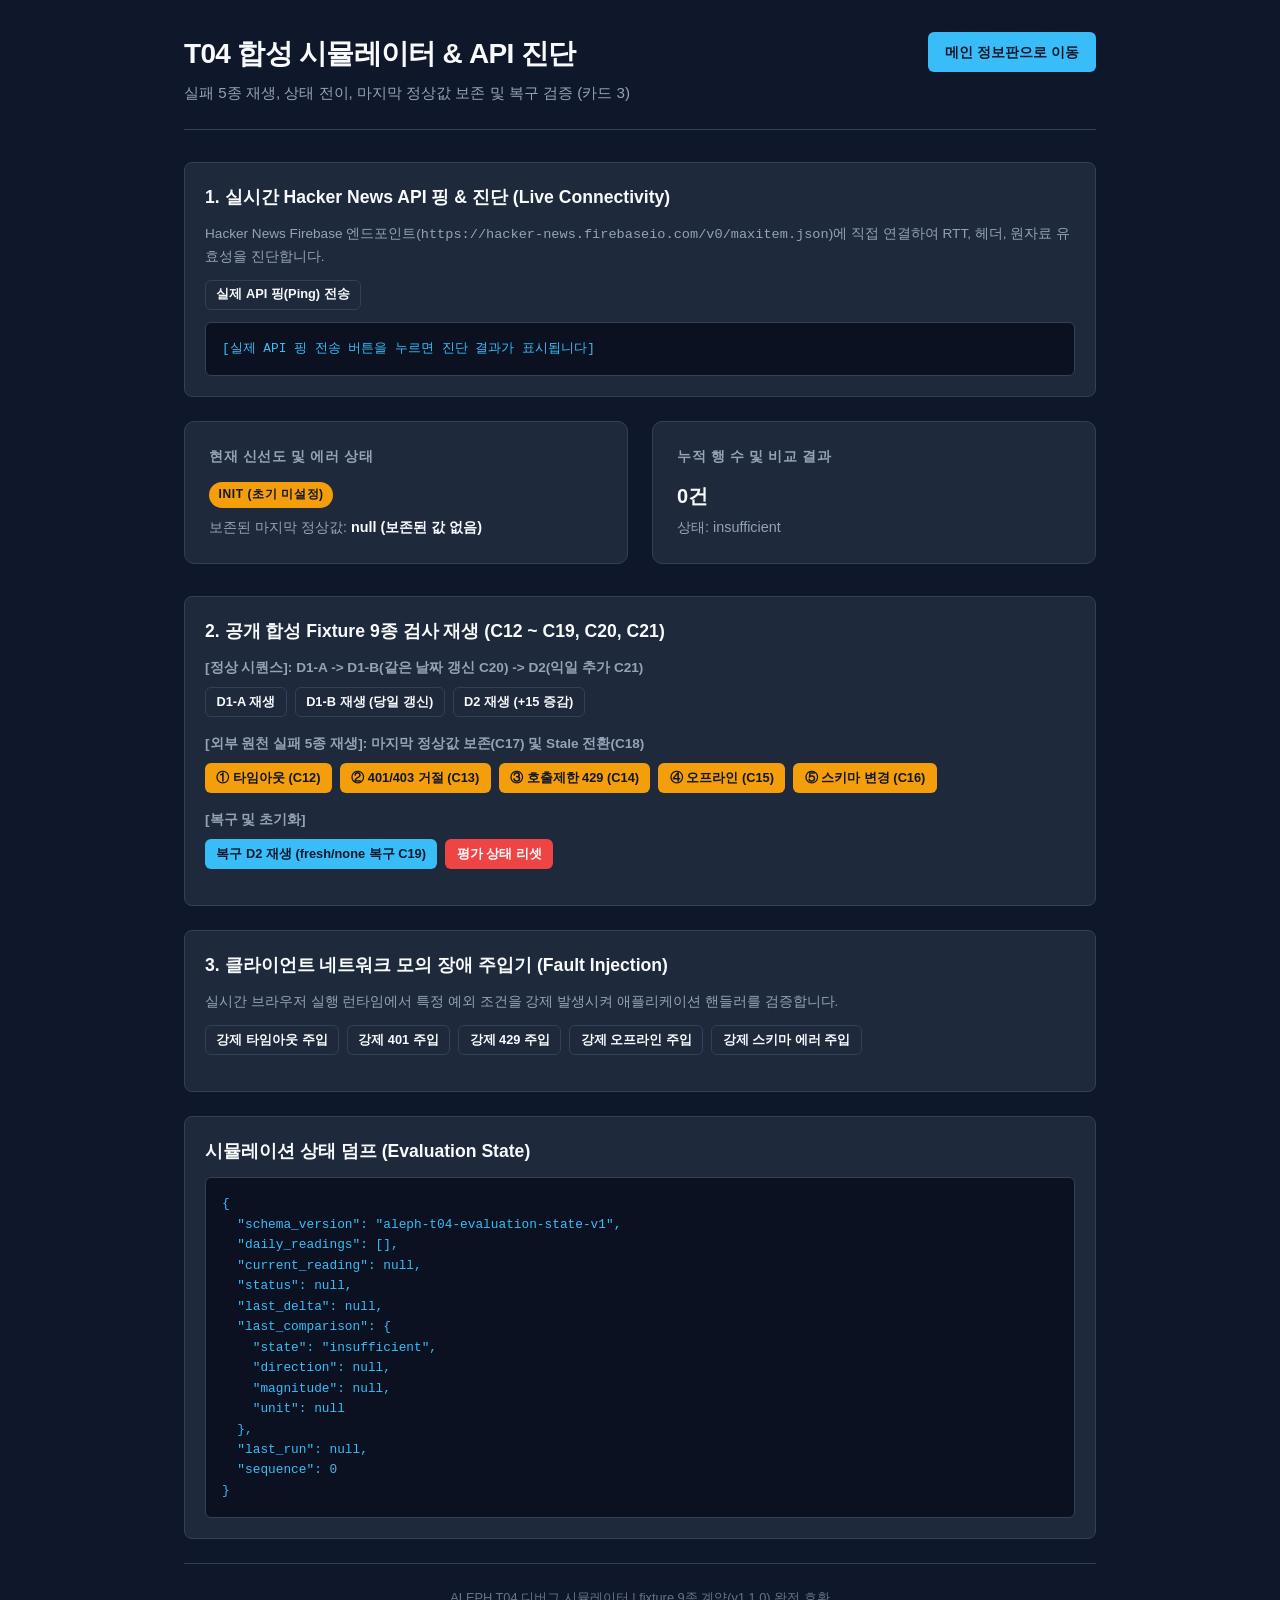
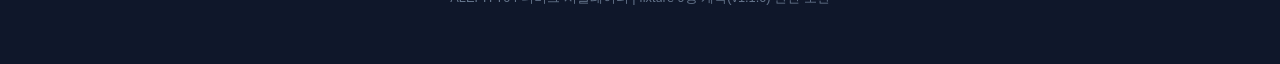
==== debug.html @ 97ee2dbb "feat(debug): 디버그 시뮬레이션 및 API 진단 화면 구현" ====
<!DOCTYPE html>
<html lang="ko">
<head>
  <meta charset="UTF-8">
  <meta name="viewport" content="width=device-width, initial-scale=1.0">
  <title>T04 디버그 시뮬레이션 및 API 진단</title>
  <link rel="stylesheet" href="./style.css">
</head>
<body>
  <div class="container">
    <header>
      <div class="header-title">
        <h1>T04 합성 시뮬레이터 & API 진단</h1>
        <p>실패 5종 재생, 상태 전이, 마지막 정상값 보존 및 복구 검증 (카드 3)</p>
      </div>
      <div class="nav-links">
        <a href="./index.html" class="btn btn-primary">
          메인 정보판으로 이동
        </a>
      </div>
    </header>

    <!-- 실시간 API 진단 패널 -->
    <div class="panel">
      <div class="panel-title">1. 실시간 Hacker News API 핑 & 진단 (Live Connectivity)</div>
      <p style="color: var(--text-secondary); font-size: 0.85rem; margin-bottom: 0.75rem;">
        Hacker News Firebase 엔드포인트(<code>https://hacker-news.firebaseio.com/v0/maxitem.json</code>)에 직접 연결하여 RTT, 헤더, 원자료 유효성을 진단합니다.
      </p>
      <button id="btn-ping" class="btn btn-secondary btn-sm" style="margin-bottom: 0.75rem;">
        실제 API 핑(Ping) 전송
      </button>
      <pre id="ping-result" class="code-box">[실제 API 핑 전송 버튼을 누르면 진단 결과가 표시됩니다]</pre>
    </div>

    <!-- 현재 시뮬레이션 상태 요약 -->
    <div class="grid">
      <div class="card">
        <div class="card-title">현재 신선도 및 에러 상태</div>
        <div style="margin: 0.5rem 0;">
          <span id="debug-status-badge" class="badge badge-stale">INIT</span>
        </div>
        <div style="font-size: 0.9rem; color: var(--text-secondary);">
          보존된 마지막 정상값: <strong id="debug-current-value" style="color: var(--text-primary);">-</strong>
        </div>
      </div>

      <div class="card">
        <div class="card-title">누적 행 수 및 비교 결과</div>
        <div style="font-size: 1.25rem; font-weight: 700; margin-bottom: 0.25rem;" id="debug-row-count">0건</div>
        <div style="font-size: 0.9rem; color: var(--text-secondary);" id="debug-comparison-text">-</div>
      </div>
    </div>

    <!-- 합성 Fixture 9종 실행 패널 -->
    <div class="panel">
      <div class="panel-title">2. 공개 합성 Fixture 9종 검사 재생 (C12 ~ C19, C20, C21)</div>
      
      <div style="margin-bottom: 0.5rem; font-size: 0.85rem; font-weight: 600; color: var(--text-secondary);">
        [정상 시퀀스]: D1-A -> D1-B(같은 날짜 갱신 C20) -> D2(익일 추가 C21)
      </div>
      <div class="button-group">
        <button id="fx-d1-a" class="btn btn-secondary btn-sm">D1-A 재생</button>
        <button id="fx-d1-b" class="btn btn-secondary btn-sm">D1-B 재생 (당일 갱신)</button>
        <button id="fx-d2" class="btn btn-secondary btn-sm">D2 재생 (+15 증감)</button>
      </div>

      <div style="margin: 1rem 0 0.5rem; font-size: 0.85rem; font-weight: 600; color: var(--text-secondary);">
        [외부 원천 실패 5종 재생]: 마지막 정상값 보존(C17) 및 Stale 전환(C18)
      </div>
      <div class="button-group">
        <button id="fx-fail-timeout" class="btn btn-warning btn-sm">① 타임아웃 (C12)</button>
        <button id="fx-fail-auth" class="btn btn-warning btn-sm">② 401/403 거절 (C13)</button>
        <button id="fx-fail-rate" class="btn btn-warning btn-sm">③ 호출제한 429 (C14)</button>
        <button id="fx-fail-offline" class="btn btn-warning btn-sm">④ 오프라인 (C15)</button>
        <button id="fx-fail-schema" class="btn btn-warning btn-sm">⑤ 스키마 변경 (C16)</button>
      </div>

      <div style="margin: 1rem 0 0.5rem; font-size: 0.85rem; font-weight: 600; color: var(--text-secondary);">
        [복구 및 초기화]
      </div>
      <div class="button-group">
        <button id="fx-recover" class="btn btn-primary btn-sm">복구 D2 재생 (fresh/none 복구 C19)</button>
        <button id="btn-reset" class="btn btn-danger btn-sm">평가 상태 리셋</button>
      </div>
    </div>

    <!-- 모의 장애 주입 패널 -->
    <div class="panel">
      <div class="panel-title">3. 클라이언트 네트워크 모의 장애 주입기 (Fault Injection)</div>
      <p style="color: var(--text-secondary); font-size: 0.85rem; margin-bottom: 0.75rem;">
        실시간 브라우저 실행 런타임에서 특정 예외 조건을 강제 발생시켜 애플리케이션 핸들러를 검증합니다.
      </p>
      <div class="button-group">
        <button id="fault-timeout" class="btn btn-secondary btn-sm">강제 타임아웃 주입</button>
        <button id="fault-auth" class="btn btn-secondary btn-sm">강제 401 주입</button>
        <button id="fault-rate" class="btn btn-secondary btn-sm">강제 429 주입</button>
        <button id="fault-offline" class="btn btn-secondary btn-sm">강제 오프라인 주입</button>
        <button id="fault-schema" class="btn btn-secondary btn-sm">강제 스키마 에러 주입</button>
      </div>
    </div>

    <!-- 상태 JSON 인스펙터 -->
    <div class="panel">
      <div class="panel-title">시뮬레이션 상태 덤프 (Evaluation State)</div>
      <pre id="debug-state-dump" class="code-box">로딩 중...</pre>
    </div>

    <footer>
      <p>ALEPH T04 디버그 시뮬레이터 | fixture 9종 계약(v1.1.0) 완전 호환</p>
    </footer>
  </div>

  <script type="module" src="./src/debug.js"></script>
</body>
</html>
---- style.css ----
:root {
  --bg-primary: #0f172a;
  --bg-secondary: #1e293b;
  --bg-card: #1e293b;
  --bg-subtle: #334155;
  --text-primary: #f8fafc;
  --text-secondary: #94a3b8;
  --text-muted: #64748b;
  --border-color: #334155;
  --accent-primary: #38bdf8;
  --accent-hover: #0284c7;
  --success: #22c55e;
  --success-bg: rgba(34, 197, 94, 0.12);
  --warning: #f59e0b;
  --warning-bg: rgba(245, 158, 11, 0.12);
  --danger: #ef4444;
  --danger-bg: rgba(239, 68, 68, 0.12);
  --font-family: -apple-system, BlinkMacSystemFont, "Segoe UI", Roboto, "Helvetica Neue", Arial, sans-serif;
  --font-mono: ui-monospace, SFMono-Regular, Menlo, Monaco, Consolas, monospace;
}

* {
  box-sizing: border-box;
  margin: 0;
  padding: 0;
}

body {
  background-color: var(--bg-primary);
  color: var(--text-primary);
  font-family: var(--font-family);
  line-height: 1.6;
  min-height: 100vh;
  display: flex;
  flex-direction: column;
}

.container {
  max-width: 960px;
  margin: 0 auto;
  padding: 2rem 1.5rem;
  width: 100%;
}

/* Header */
header {
  border-bottom: 1px solid var(--border-color);
  padding-bottom: 1.5rem;
  margin-bottom: 2rem;
  display: flex;
  justify-content: space-between;
  align-items: flex-start;
  flex-wrap: wrap;
  gap: 1rem;
}

.header-title h1 {
  font-size: 1.75rem;
  font-weight: 700;
  letter-spacing: -0.025em;
  color: var(--text-primary);
}

.header-title p {
  color: var(--text-secondary);
  font-size: 0.95rem;
  margin-top: 0.25rem;
}

.nav-links {
  display: flex;
  gap: 0.75rem;
}

.btn {
  display: inline-flex;
  align-items: center;
  gap: 0.5rem;
  padding: 0.5rem 1rem;
  border-radius: 6px;
  font-size: 0.875rem;
  font-weight: 600;
  text-decoration: none;
  cursor: pointer;
  border: 1px solid transparent;
  transition: background-color 0.15s, border-color 0.15s, color 0.15s;
}

.btn-primary {
  background-color: var(--accent-primary);
  color: #0f172a;
}

.btn-primary:hover {
  background-color: var(--accent-hover);
  color: #ffffff;
}

.btn-secondary {
  background-color: var(--bg-secondary);
  color: var(--text-primary);
  border-color: var(--border-color);
}

.btn-secondary:hover {
  background-color: var(--bg-subtle);
}

.btn-danger {
  background-color: var(--danger);
  color: #ffffff;
}

.btn-danger:hover {
  background-color: #dc2626;
}

.btn-warning {
  background-color: var(--warning);
  color: #0f172a;
}

.btn-sm {
  padding: 0.35rem 0.65rem;
  font-size: 0.8rem;
}

/* Status Banner */
.status-banner {
  padding: 1rem 1.25rem;
  border-radius: 8px;
  margin-bottom: 1.75rem;
  display: flex;
  align-items: center;
  justify-content: space-between;
  gap: 1rem;
  border: 1px solid transparent;
}

.status-banner.fresh {
  background-color: var(--success-bg);
  border-color: var(--success);
  color: var(--success);
}

.status-banner.stale {
  background-color: var(--warning-bg);
  border-color: var(--warning);
  color: var(--warning);
}

.status-content {
  display: flex;
  flex-direction: column;
  gap: 0.25rem;
}

.status-badge-row {
  display: flex;
  align-items: center;
  gap: 0.75rem;
}

.badge {
  display: inline-block;
  padding: 0.2rem 0.6rem;
  border-radius: 9999px;
  font-size: 0.75rem;
  font-weight: 700;
  letter-spacing: 0.05em;
  text-transform: uppercase;
}

.badge-fresh {
  background-color: var(--success);
  color: #0f172a;
}

.badge-stale {
  background-color: var(--warning);
  color: #0f172a;
}

.badge-error {
  background-color: var(--danger);
  color: #ffffff;
}

.status-desc {
  font-size: 0.9rem;
  color: var(--text-primary);
}

/* Cards Grid */
.grid {
  display: grid;
  grid-template-columns: 1fr 1fr;
  gap: 1.5rem;
  margin-bottom: 2rem;
}

@media (max-width: 720px) {
  .grid {
    grid-template-columns: 1fr;
  }
}

.card {
  background-color: var(--bg-card);
  border: 1px solid var(--border-color);
  border-radius: 10px;
  padding: 1.5rem;
}

.card-title {
  font-size: 0.85rem;
  font-weight: 600;
  text-transform: uppercase;
  letter-spacing: 0.05em;
  color: var(--text-secondary);
  margin-bottom: 0.75rem;
}

.metric-value-container {
  display: flex;
  align-items: baseline;
  gap: 0.75rem;
  margin-bottom: 0.5rem;
}

.metric-number {
  font-size: 2.5rem;
  font-weight: 800;
  font-family: var(--font-mono);
  color: var(--text-primary);
  line-height: 1;
}

.metric-unit {
  font-size: 1.1rem;
  color: var(--text-muted);
  font-weight: 500;
}

.metric-delta {
  font-size: 1rem;
  font-weight: 600;
  display: inline-flex;
  align-items: center;
  gap: 0.35rem;
}

.delta-increase {
  color: var(--accent-primary);
}

.delta-decrease {
  color: var(--warning);
}

.delta-neutral {
  color: var(--text-muted);
}

/* Metadata List */
.meta-table {
  width: 100%;
  border-collapse: collapse;
  font-size: 0.875rem;
}

.meta-table tr {
  border-bottom: 1px solid var(--border-color);
}

.meta-table tr:last-child {
  border-bottom: none;
}

.meta-table th {
  text-align: left;
  padding: 0.65rem 0;
  color: var(--text-secondary);
  font-weight: 500;
  width: 38%;
}

.meta-table td {
  text-align: right;
  padding: 0.65rem 0;
  color: var(--text-primary);
  font-family: var(--font-mono);
  word-break: break-all;
}

.meta-table td a {
  color: var(--accent-primary);
  text-decoration: none;
}

.meta-table td a:hover {
  text-decoration: underline;
}

/* History Section */
.section-title {
  font-size: 1.25rem;
  font-weight: 700;
  margin-bottom: 1rem;
  color: var(--text-primary);
}

.history-table-container {
  overflow-x: auto;
  border: 1px solid var(--border-color);
  border-radius: 8px;
  background-color: var(--bg-card);
  margin-bottom: 2rem;
}

.history-table {
  width: 100%;
  border-collapse: collapse;
  font-size: 0.875rem;
  text-align: left;
}

.history-table th {
  background-color: var(--bg-subtle);
  color: var(--text-secondary);
  font-weight: 600;
  padding: 0.75rem 1rem;
  border-bottom: 1px solid var(--border-color);
}

.history-table td {
  padding: 0.75rem 1rem;
  border-bottom: 1px solid var(--border-color);
  font-family: var(--font-mono);
  color: var(--text-primary);
}

.history-table tr:last-child td {
  border-bottom: none;
}

/* Diagnostic / Debug Panel */
.panel {
  background-color: var(--bg-card);
  border: 1px solid var(--border-color);
  border-radius: 8px;
  padding: 1.25rem;
  margin-bottom: 1.5rem;
}

.panel-title {
  font-size: 1.1rem;
  font-weight: 700;
  margin-bottom: 0.75rem;
  color: var(--text-primary);
}

.button-group {
  display: flex;
  flex-wrap: wrap;
  gap: 0.5rem;
  margin-bottom: 1rem;
}

.code-box {
  background-color: #0b1120;
  border: 1px solid var(--border-color);
  border-radius: 6px;
  padding: 1rem;
  font-family: var(--font-mono);
  font-size: 0.8rem;
  color: #38bdf8;
  overflow-x: auto;
  max-height: 360px;
  white-space: pre-wrap;
  word-break: break-all;
}

/* Footer */
footer {
  margin-top: auto;
  border-top: 1px solid var(--border-color);
  padding: 1.5rem 0;
  text-align: center;
  font-size: 0.8rem;
  color: var(--text-muted);
}
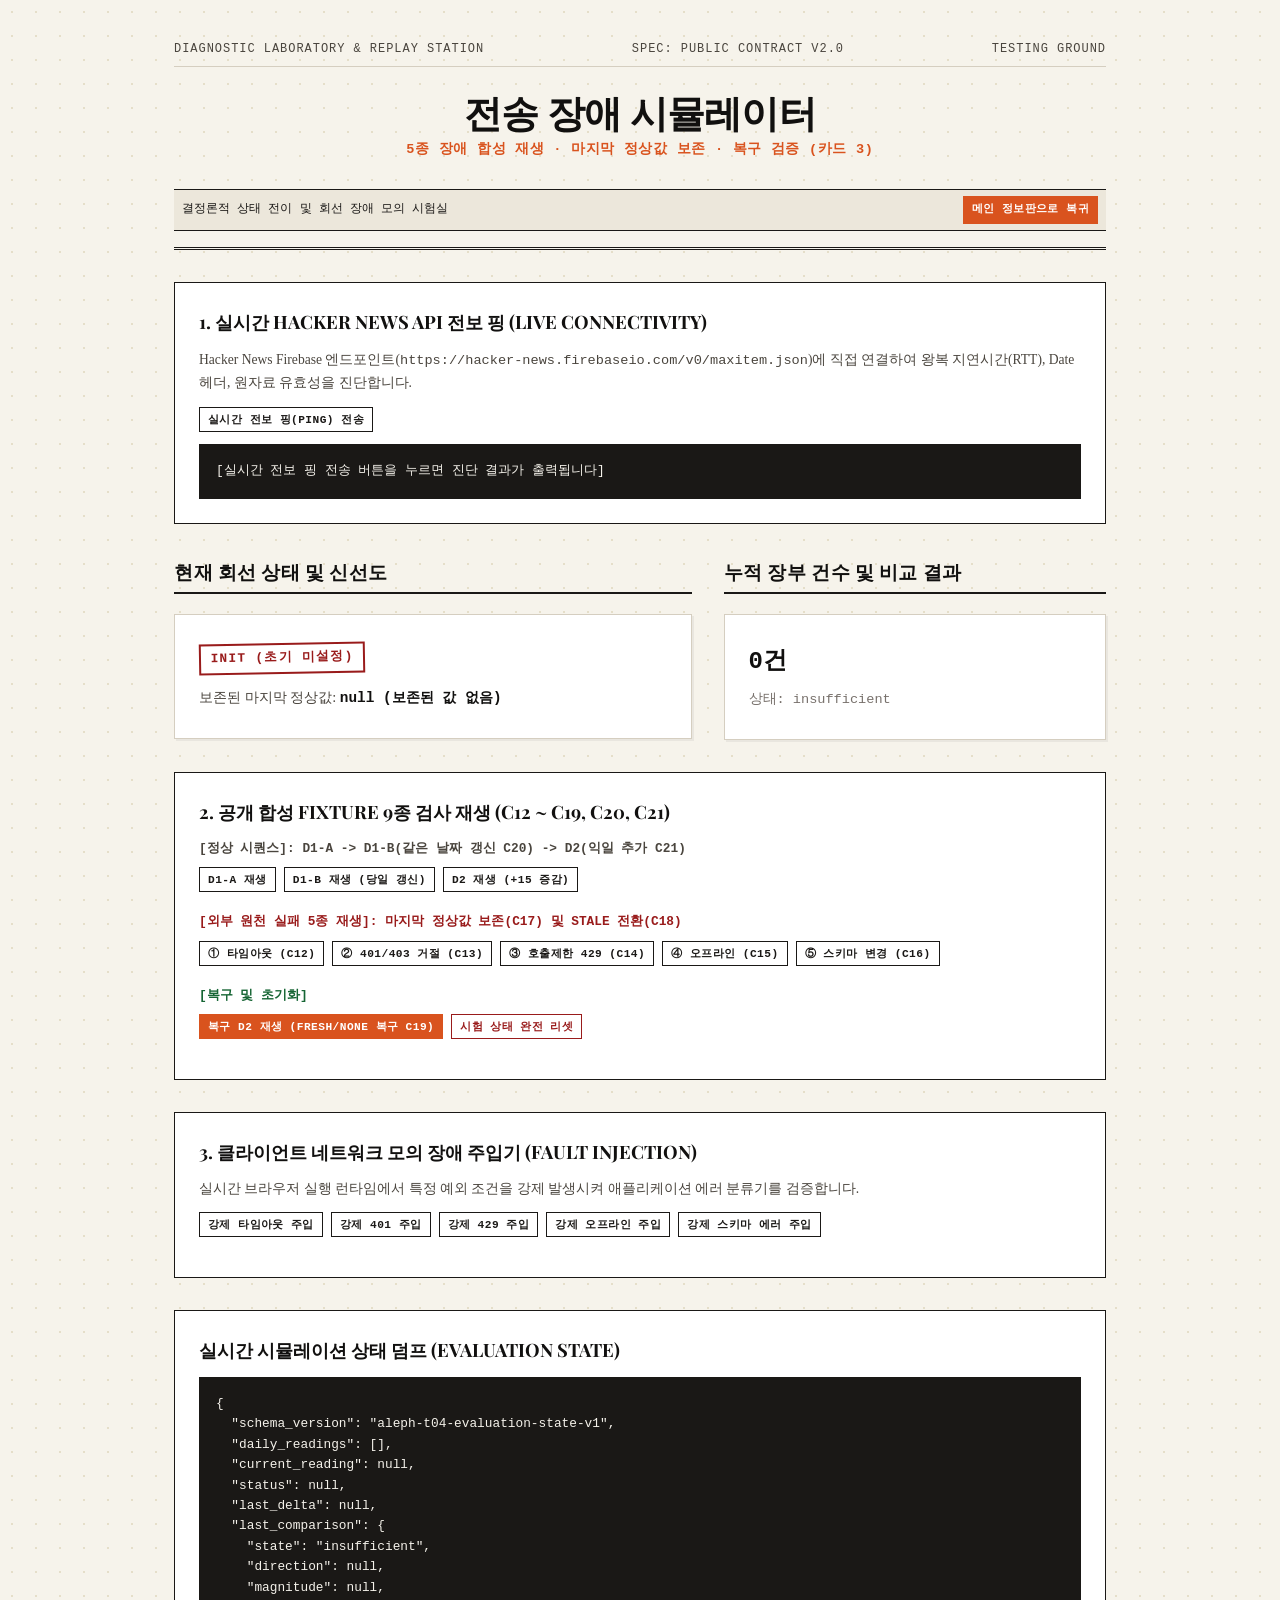
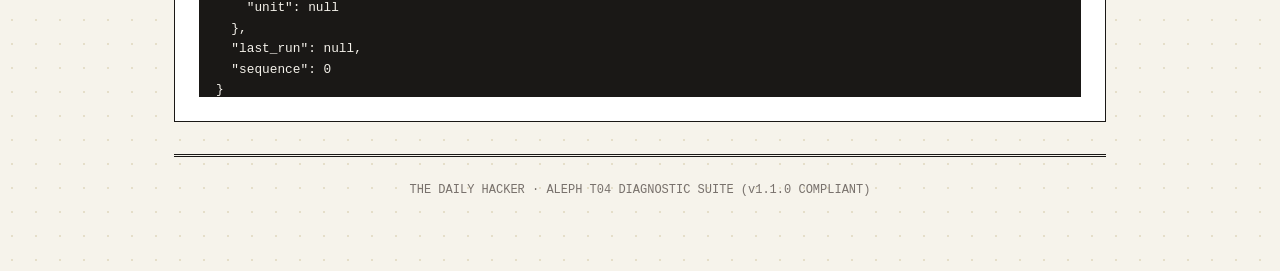
==== commit 9185ac90: "style(theme): The Daily Hacker Broadsheet 신문 디자인 시스템으로 리디자인" ====
--- a/debug.html
+++ b/debug.html
@@ -3,51 +3,69 @@
 <head>
   <meta charset="UTF-8">
   <meta name="viewport" content="width=device-width, initial-scale=1.0">
-  <title>T04 디버그 시뮬레이션 및 API 진단</title>
+  <title>통신 장애 시뮬레이터 & 진단 — The Daily Hacker</title>
+  <link rel="preconnect" href="https://fonts.googleapis.com">
+  <link rel="preconnect" href="https://fonts.gstatic.com" crossorigin>
+  <link href="https://fonts.googleapis.com/css2?family=Playfair+Display:ital,wght@0,700;0,900;1,400;1,700&display=swap" rel="stylesheet">
   <link rel="stylesheet" href="./style.css">
 </head>
 <body>
   <div class="container">
-    <header>
-      <div class="header-title">
-        <h1>T04 합성 시뮬레이터 & API 진단</h1>
-        <p>실패 5종 재생, 상태 전이, 마지막 정상값 보존 및 복구 검증 (카드 3)</p>
+    <!-- 신문 서브 마스트헤드 -->
+    <header class="masthead">
+      <div class="masthead-meta-top">
+        <span>Diagnostic Laboratory & Replay Station</span>
+        <span>Spec: Public Contract v2.0</span>
+        <span>Testing Ground</span>
       </div>
-      <div class="nav-links">
-        <a href="./index.html" class="btn btn-primary">
-          메인 정보판으로 이동
-        </a>
+
+      <div class="masthead-title-wrap">
+        <h1 class="masthead-title" style="font-size: 2.4rem;">전송 장애 시뮬레이터</h1>
+        <div class="masthead-sub">5종 장애 합성 재생 · 마지막 정상값 보존 · 복구 검증 (카드 3)</div>
+      </div>
+
+      <div class="masthead-bar-bottom">
+        <div>결정론적 상태 전이 및 회선 장애 모의 시험실</div>
+        <div class="nav-links">
+          <a href="./index.html" class="btn btn-primary btn-sm">
+            메인 정보판으로 복귀
+          </a>
+        </div>
       </div>
     </header>
 
     <!-- 실시간 API 진단 패널 -->
     <div class="panel">
-      <div class="panel-title">1. 실시간 Hacker News API 핑 & 진단 (Live Connectivity)</div>
-      <p style="color: var(--text-secondary); font-size: 0.85rem; margin-bottom: 0.75rem;">
-        Hacker News Firebase 엔드포인트(<code>https://hacker-news.firebaseio.com/v0/maxitem.json</code>)에 직접 연결하여 RTT, 헤더, 원자료 유효성을 진단합니다.
+      <div class="panel-title">1. 실시간 Hacker News API 전보 핑 (Live Connectivity)</div>
+      <p style="color: var(--ink-secondary); font-size: 0.85rem; margin-bottom: 0.75rem;">
+        Hacker News Firebase 엔드포인트(<code>https://hacker-news.firebaseio.com/v0/maxitem.json</code>)에 직접 연결하여 왕복 지연시간(RTT), Date 헤더, 원자료 유효성을 진단합니다.
       </p>
-      <button id="btn-ping" class="btn btn-secondary btn-sm" style="margin-bottom: 0.75rem;">
-        실제 API 핑(Ping) 전송
+      <button id="btn-ping" class="btn btn-sm" style="margin-bottom: 0.75rem;">
+        실시간 전보 핑(Ping) 전송
       </button>
-      <pre id="ping-result" class="code-box">[실제 API 핑 전송 버튼을 누르면 진단 결과가 표시됩니다]</pre>
+      <pre id="ping-result" class="code-box">[실시간 전보 핑 전송 버튼을 누르면 진단 결과가 출력됩니다]</pre>
     </div>
 
-    <!-- 현재 시뮬레이션 상태 요약 -->
-    <div class="grid">
-      <div class="card">
-        <div class="card-title">현재 신선도 및 에러 상태</div>
-        <div style="margin: 0.5rem 0;">
-          <span id="debug-status-badge" class="badge badge-stale">INIT</span>
-        </div>
-        <div style="font-size: 0.9rem; color: var(--text-secondary);">
-          보존된 마지막 정상값: <strong id="debug-current-value" style="color: var(--text-primary);">-</strong>
+    <!-- 현재 시뮬레이션 상태 요약 (2열 그리드) -->
+    <div class="broadsheet-grid" style="margin-bottom: 2rem;">
+      <div class="column">
+        <div class="column-header">현재 회선 상태 및 신선도</div>
+        <div class="metric-box">
+          <div style="margin-bottom: 0.75rem;">
+            <span id="debug-status-badge" class="stamp stamp-stale">INIT</span>
+          </div>
+          <div style="font-size: 0.9rem; color: var(--ink-secondary);">
+            보존된 마지막 정상값: <strong id="debug-current-value" style="color: var(--ink-headline); font-family: var(--font-mono);">-</strong>
+          </div>
         </div>
       </div>
 
-      <div class="card">
-        <div class="card-title">누적 행 수 및 비교 결과</div>
-        <div style="font-size: 1.25rem; font-weight: 700; margin-bottom: 0.25rem;" id="debug-row-count">0건</div>
-        <div style="font-size: 0.9rem; color: var(--text-secondary);" id="debug-comparison-text">-</div>
+      <div class="column">
+        <div class="column-header">누적 장부 건수 및 비교 결과</div>
+        <div class="metric-box">
+          <div style="font-size: 1.5rem; font-weight: 800; font-family: var(--font-mono); color: var(--ink-headline); margin-bottom: 0.5rem;" id="debug-row-count">0건</div>
+          <div style="font-size: 0.85rem; color: var(--ink-muted); font-family: var(--font-mono);" id="debug-comparison-text">-</div>
+        </div>
       </div>
     </div>
 
@@ -55,58 +73,58 @@
     <div class="panel">
       <div class="panel-title">2. 공개 합성 Fixture 9종 검사 재생 (C12 ~ C19, C20, C21)</div>
       
-      <div style="margin-bottom: 0.5rem; font-size: 0.85rem; font-weight: 600; color: var(--text-secondary);">
+      <div style="margin-bottom: 0.5rem; font-size: 0.8rem; font-family: var(--font-mono); font-weight: 700; color: var(--ink-secondary);">
         [정상 시퀀스]: D1-A -> D1-B(같은 날짜 갱신 C20) -> D2(익일 추가 C21)
       </div>
       <div class="button-group">
-        <button id="fx-d1-a" class="btn btn-secondary btn-sm">D1-A 재생</button>
-        <button id="fx-d1-b" class="btn btn-secondary btn-sm">D1-B 재생 (당일 갱신)</button>
-        <button id="fx-d2" class="btn btn-secondary btn-sm">D2 재생 (+15 증감)</button>
+        <button id="fx-d1-a" class="btn btn-sm">D1-A 재생</button>
+        <button id="fx-d1-b" class="btn btn-sm">D1-B 재생 (당일 갱신)</button>
+        <button id="fx-d2" class="btn btn-sm">D2 재생 (+15 증감)</button>
       </div>
 
-      <div style="margin: 1rem 0 0.5rem; font-size: 0.85rem; font-weight: 600; color: var(--text-secondary);">
-        [외부 원천 실패 5종 재생]: 마지막 정상값 보존(C17) 및 Stale 전환(C18)
+      <div style="margin: 1.25rem 0 0.5rem; font-size: 0.8rem; font-family: var(--font-mono); font-weight: 700; color: var(--stamp-red);">
+        [외부 원천 실패 5종 재생]: 마지막 정상값 보존(C17) 및 STALE 전환(C18)
       </div>
       <div class="button-group">
-        <button id="fx-fail-timeout" class="btn btn-warning btn-sm">① 타임아웃 (C12)</button>
-        <button id="fx-fail-auth" class="btn btn-warning btn-sm">② 401/403 거절 (C13)</button>
-        <button id="fx-fail-rate" class="btn btn-warning btn-sm">③ 호출제한 429 (C14)</button>
-        <button id="fx-fail-offline" class="btn btn-warning btn-sm">④ 오프라인 (C15)</button>
-        <button id="fx-fail-schema" class="btn btn-warning btn-sm">⑤ 스키마 변경 (C16)</button>
+        <button id="fx-fail-timeout" class="btn btn-sm">① 타임아웃 (C12)</button>
+        <button id="fx-fail-auth" class="btn btn-sm">② 401/403 거절 (C13)</button>
+        <button id="fx-fail-rate" class="btn btn-sm">③ 호출제한 429 (C14)</button>
+        <button id="fx-fail-offline" class="btn btn-sm">④ 오프라인 (C15)</button>
+        <button id="fx-fail-schema" class="btn btn-sm">⑤ 스키마 변경 (C16)</button>
       </div>
 
-      <div style="margin: 1rem 0 0.5rem; font-size: 0.85rem; font-weight: 600; color: var(--text-secondary);">
+      <div style="margin: 1.25rem 0 0.5rem; font-size: 0.8rem; font-family: var(--font-mono); font-weight: 700; color: var(--stamp-green);">
         [복구 및 초기화]
       </div>
       <div class="button-group">
-        <button id="fx-recover" class="btn btn-primary btn-sm">복구 D2 재생 (fresh/none 복구 C19)</button>
-        <button id="btn-reset" class="btn btn-danger btn-sm">평가 상태 리셋</button>
+        <button id="fx-recover" class="btn btn-primary btn-sm">복구 D2 재생 (FRESH/none 복구 C19)</button>
+        <button id="btn-reset" class="btn btn-sm" style="border-color: var(--stamp-red); color: var(--stamp-red);">시험 상태 완전 리셋</button>
       </div>
     </div>
 
     <!-- 모의 장애 주입 패널 -->
     <div class="panel">
       <div class="panel-title">3. 클라이언트 네트워크 모의 장애 주입기 (Fault Injection)</div>
-      <p style="color: var(--text-secondary); font-size: 0.85rem; margin-bottom: 0.75rem;">
-        실시간 브라우저 실행 런타임에서 특정 예외 조건을 강제 발생시켜 애플리케이션 핸들러를 검증합니다.
+      <p style="color: var(--ink-secondary); font-size: 0.85rem; margin-bottom: 0.75rem;">
+        실시간 브라우저 실행 런타임에서 특정 예외 조건을 강제 발생시켜 애플리케이션 에러 분류기를 검증합니다.
       </p>
       <div class="button-group">
-        <button id="fault-timeout" class="btn btn-secondary btn-sm">강제 타임아웃 주입</button>
-        <button id="fault-auth" class="btn btn-secondary btn-sm">강제 401 주입</button>
-        <button id="fault-rate" class="btn btn-secondary btn-sm">강제 429 주입</button>
-        <button id="fault-offline" class="btn btn-secondary btn-sm">강제 오프라인 주입</button>
-        <button id="fault-schema" class="btn btn-secondary btn-sm">강제 스키마 에러 주입</button>
+        <button id="fault-timeout" class="btn btn-sm">강제 타임아웃 주입</button>
+        <button id="fault-auth" class="btn btn-sm">강제 401 주입</button>
+        <button id="fault-rate" class="btn btn-sm">강제 429 주입</button>
+        <button id="fault-offline" class="btn btn-sm">강제 오프라인 주입</button>
+        <button id="fault-schema" class="btn btn-sm">강제 스키마 에러 주입</button>
       </div>
     </div>
 
     <!-- 상태 JSON 인스펙터 -->
     <div class="panel">
-      <div class="panel-title">시뮬레이션 상태 덤프 (Evaluation State)</div>
+      <div class="panel-title">실시간 시뮬레이션 상태 덤프 (Evaluation State)</div>
       <pre id="debug-state-dump" class="code-box">로딩 중...</pre>
     </div>
 
     <footer>
-      <p>ALEPH T04 디버그 시뮬레이터 | fixture 9종 계약(v1.1.0) 완전 호환</p>
+      <p>THE DAILY HACKER · ALEPH T04 DIAGNOSTIC SUITE (v1.1.0 COMPLIANT)</p>
     </footer>
   </div>
 
--- a/style.css
+++ b/style.css
@@ -1,22 +1,28 @@
+/* ==========================================================================
+   THE DAILY HACKER GAZETTE — BROADSHEET DESIGN SYSTEM
+   ========================================================================== */
+
 :root {
-  --bg-primary: #0f172a;
-  --bg-secondary: #1e293b;
-  --bg-card: #1e293b;
-  --bg-subtle: #334155;
-  --text-primary: #f8fafc;
-  --text-secondary: #94a3b8;
-  --text-muted: #64748b;
-  --border-color: #334155;
-  --accent-primary: #38bdf8;
-  --accent-hover: #0284c7;
-  --success: #22c55e;
-  --success-bg: rgba(34, 197, 94, 0.12);
-  --warning: #f59e0b;
-  --warning-bg: rgba(245, 158, 11, 0.12);
-  --danger: #ef4444;
-  --danger-bg: rgba(239, 68, 68, 0.12);
-  --font-family: -apple-system, BlinkMacSystemFont, "Segoe UI", Roboto, "Helvetica Neue", Arial, sans-serif;
-  --font-mono: ui-monospace, SFMono-Regular, Menlo, Monaco, Consolas, monospace;
+  --bg-paper: #f6f3eb;
+  --bg-paper-tint: #ece7db;
+  --bg-paper-card: #ffffff;
+  --ink-black: #1a1816;
+  --ink-headline: #11100f;
+  --ink-secondary: #4a453e;
+  --ink-muted: #78716c;
+  --border-rule: #d5cec0;
+  --border-dark: #1a1816;
+  --accent-orange: #d9531e;
+  --accent-orange-subtle: #fbeee8;
+  --stamp-red: #991b1b;
+  --stamp-red-bg: #fee2e2;
+  --stamp-green: #166534;
+  --stamp-green-bg: #dcfce7;
+
+  --font-serif: "Playfair Display", Georgia, "Times New Roman", Times, serif;
+  --font-body: "Charter", "Georgia", "Iowan Old Style", serif;
+  --font-mono: "SF Mono", "Courier Prime", "Courier New", monospace;
+  --font-sans: -apple-system, BlinkMacSystemFont, "Segoe UI", Roboto, sans-serif;
 }
 
 * {
@@ -26,251 +32,316 @@
 }
 
 body {
-  background-color: var(--bg-primary);
-  color: var(--text-primary);
-  font-family: var(--font-family);
+  background-color: var(--bg-paper);
+  color: var(--ink-black);
+  font-family: var(--font-body);
   line-height: 1.6;
   min-height: 100vh;
   display: flex;
   flex-direction: column;
+  background-image: radial-gradient(#e5dec9 0.75px, transparent 0.75px);
+  background-size: 24px 24px;
 }
 
 .container {
-  max-width: 960px;
+  max-width: 980px;
   margin: 0 auto;
-  padding: 2rem 1.5rem;
+  padding: 2.5rem 1.5rem;
   width: 100%;
 }
 
-/* Header */
-header {
-  border-bottom: 1px solid var(--border-color);
-  padding-bottom: 1.5rem;
+/* ==========================================================================
+   MASTHEAD (신문 제호 및 상단 정보)
+   ========================================================================== */
+
+.masthead {
   margin-bottom: 2rem;
+  border-bottom: 3px double var(--border-dark);
+  padding-bottom: 1rem;
+}
+
+.masthead-meta-top {
   display: flex;
   justify-content: space-between;
-  align-items: flex-start;
-  flex-wrap: wrap;
-  gap: 1rem;
-}
-
-.header-title h1 {
-  font-size: 1.75rem;
-  font-weight: 700;
-  letter-spacing: -0.025em;
-  color: var(--text-primary);
-}
-
-.header-title p {
-  color: var(--text-secondary);
+  align-items: center;
+  font-family: var(--font-mono);
+  font-size: 0.75rem;
+  text-transform: uppercase;
+  letter-spacing: 0.08em;
+  color: var(--ink-secondary);
+  border-bottom: 1px solid var(--border-rule);
+  padding-bottom: 0.4rem;
+  margin-bottom: 1rem;
+}
+
+.masthead-title-wrap {
+  text-align: center;
+  padding: 0.5rem 0 1rem;
+}
+
+.masthead-motto {
+  font-family: var(--font-serif);
+  font-style: italic;
   font-size: 0.95rem;
-  margin-top: 0.25rem;
+  color: var(--ink-muted);
+  margin-bottom: 0.25rem;
+}
+
+.masthead-title {
+  font-family: var(--font-serif);
+  font-size: 3.2rem;
+  font-weight: 900;
+  letter-spacing: -0.02em;
+  line-height: 1.05;
+  color: var(--ink-headline);
+  text-transform: uppercase;
+}
+
+.masthead-sub {
+  font-family: var(--font-mono);
+  font-size: 0.85rem;
+  color: var(--accent-orange);
+  letter-spacing: 0.05em;
+  margin-top: 0.5rem;
+  font-weight: 600;
+}
+
+.masthead-bar-bottom {
+  display: flex;
+  justify-content: space-between;
+  align-items: center;
+  font-family: var(--font-mono);
+  font-size: 0.75rem;
+  border-top: 1px solid var(--border-dark);
+  border-bottom: 1px solid var(--border-dark);
+  padding: 0.4rem 0.5rem;
+  margin-top: 0.75rem;
+  background-color: var(--bg-paper-tint);
 }
 
 .nav-links {
   display: flex;
   gap: 0.75rem;
 }
+
+/* ==========================================================================
+   BUTTONS
+   ========================================================================== */
 
 .btn {
   display: inline-flex;
   align-items: center;
-  gap: 0.5rem;
-  padding: 0.5rem 1rem;
-  border-radius: 6px;
-  font-size: 0.875rem;
-  font-weight: 600;
+  gap: 0.4rem;
+  padding: 0.4rem 0.85rem;
+  font-family: var(--font-mono);
+  font-size: 0.75rem;
+  font-weight: 700;
   text-decoration: none;
   cursor: pointer;
-  border: 1px solid transparent;
-  transition: background-color 0.15s, border-color 0.15s, color 0.15s;
+  border: 1px solid var(--border-dark);
+  background-color: var(--bg-paper-card);
+  color: var(--ink-black);
+  text-transform: uppercase;
+  letter-spacing: 0.04em;
+  transition: background-color 0.1s, color 0.1s;
+}
+
+.btn:hover {
+  background-color: var(--ink-black);
+  color: var(--bg-paper);
 }
 
 .btn-primary {
-  background-color: var(--accent-primary);
-  color: #0f172a;
+  background-color: var(--accent-orange);
+  color: #ffffff;
+  border-color: var(--accent-orange);
 }
 
 .btn-primary:hover {
-  background-color: var(--accent-hover);
+  background-color: #b83d0f;
   color: #ffffff;
 }
 
-.btn-secondary {
-  background-color: var(--bg-secondary);
-  color: var(--text-primary);
-  border-color: var(--border-color);
-}
-
-.btn-secondary:hover {
-  background-color: var(--bg-subtle);
-}
-
-.btn-danger {
-  background-color: var(--danger);
-  color: #ffffff;
-}
-
-.btn-danger:hover {
-  background-color: #dc2626;
-}
-
-.btn-warning {
-  background-color: var(--warning);
-  color: #0f172a;
-}
-
 .btn-sm {
-  padding: 0.35rem 0.65rem;
-  font-size: 0.8rem;
-}
-
-/* Status Banner */
+  padding: 0.25rem 0.5rem;
+  font-size: 0.7rem;
+}
+
+/* ==========================================================================
+   STATUS STAMP BANNER (도장 찍힌 듯한 장애/정상 상태 배너)
+   ========================================================================== */
+
 .status-banner {
-  padding: 1rem 1.25rem;
-  border-radius: 8px;
-  margin-bottom: 1.75rem;
   display: flex;
   align-items: center;
   justify-content: space-between;
+  padding: 0.85rem 1.25rem;
+  margin-bottom: 2rem;
+  border: 2px solid;
+  position: relative;
+  background-color: var(--bg-paper-card);
+}
+
+.status-banner.fresh {
+  border-color: var(--stamp-green);
+  background-color: var(--stamp-green-bg);
+}
+
+.status-banner.stale {
+  border-color: var(--stamp-red);
+  background-color: var(--stamp-red-bg);
+}
+
+.status-content {
+  display: flex;
+  align-items: center;
   gap: 1rem;
-  border: 1px solid transparent;
-}
-
-.status-banner.fresh {
-  background-color: var(--success-bg);
-  border-color: var(--success);
-  color: var(--success);
-}
-
-.status-banner.stale {
-  background-color: var(--warning-bg);
-  border-color: var(--warning);
-  color: var(--warning);
-}
-
-.status-content {
-  display: flex;
-  flex-direction: column;
-  gap: 0.25rem;
-}
-
-.status-badge-row {
-  display: flex;
-  align-items: center;
-  gap: 0.75rem;
-}
-
-.badge {
+}
+
+.stamp {
+  font-family: var(--font-mono);
+  font-size: 0.8rem;
+  font-weight: 900;
+  letter-spacing: 0.1em;
+  padding: 0.2rem 0.6rem;
+  border: 2px solid;
+  text-transform: uppercase;
+  transform: rotate(-1deg);
   display: inline-block;
-  padding: 0.2rem 0.6rem;
-  border-radius: 9999px;
-  font-size: 0.75rem;
-  font-weight: 700;
-  letter-spacing: 0.05em;
-  text-transform: uppercase;
-}
-
-.badge-fresh {
-  background-color: var(--success);
-  color: #0f172a;
-}
-
-.badge-stale {
-  background-color: var(--warning);
-  color: #0f172a;
-}
-
-.badge-error {
-  background-color: var(--danger);
-  color: #ffffff;
+}
+
+.stamp-fresh {
+  color: var(--stamp-green);
+  border-color: var(--stamp-green);
+}
+
+.stamp-stale {
+  color: var(--stamp-red);
+  border-color: var(--stamp-red);
 }
 
 .status-desc {
   font-size: 0.9rem;
-  color: var(--text-primary);
-}
-
-/* Cards Grid */
-.grid {
+  color: var(--ink-headline);
+  font-weight: 500;
+}
+
+/* ==========================================================================
+   BROADSHEET COLUMNS (2-COLUMN EDITORIAL GRID)
+   ========================================================================== */
+
+.broadsheet-grid {
   display: grid;
-  grid-template-columns: 1fr 1fr;
-  gap: 1.5rem;
-  margin-bottom: 2rem;
-}
-
-@media (max-width: 720px) {
-  .grid {
+  grid-template-columns: 1.15fr 0.85fr;
+  gap: 2rem;
+  margin-bottom: 2.5rem;
+  position: relative;
+}
+
+@media (max-width: 768px) {
+  .broadsheet-grid {
     grid-template-columns: 1fr;
+    gap: 1.5rem;
   }
 }
 
-.card {
-  background-color: var(--bg-card);
-  border: 1px solid var(--border-color);
-  border-radius: 10px;
-  padding: 1.5rem;
-}
-
-.card-title {
-  font-size: 0.85rem;
-  font-weight: 600;
-  text-transform: uppercase;
-  letter-spacing: 0.05em;
-  color: var(--text-secondary);
-  margin-bottom: 0.75rem;
+.column {
+  display: flex;
+  flex-direction: column;
+}
+
+.column-header {
+  font-family: var(--font-serif);
+  font-size: 1.2rem;
+  font-weight: 700;
+  border-bottom: 2px solid var(--border-dark);
+  padding-bottom: 0.35rem;
+  margin-bottom: 1.25rem;
+  text-transform: uppercase;
+  letter-spacing: 0.03em;
+  color: var(--ink-headline);
+}
+
+/* Primary Metric Block */
+.metric-box {
+  background-color: var(--bg-paper-card);
+  border: 1px solid var(--border-rule);
+  padding: 1.75rem 1.5rem;
+  box-shadow: 2px 2px 0px rgba(0, 0, 0, 0.05);
+}
+
+.metric-eyebrow {
+  font-family: var(--font-mono);
+  font-size: 0.75rem;
+  text-transform: uppercase;
+  letter-spacing: 0.08em;
+  color: var(--ink-muted);
+  margin-bottom: 0.5rem;
 }
 
 .metric-value-container {
   display: flex;
   align-items: baseline;
   gap: 0.75rem;
-  margin-bottom: 0.5rem;
+  margin-bottom: 1rem;
 }
 
 .metric-number {
-  font-size: 2.5rem;
-  font-weight: 800;
-  font-family: var(--font-mono);
-  color: var(--text-primary);
+  font-family: var(--font-mono);
+  font-size: 3.4rem;
+  font-weight: 900;
+  letter-spacing: -0.04em;
   line-height: 1;
+  color: var(--ink-headline);
 }
 
 .metric-unit {
+  font-family: var(--font-mono);
   font-size: 1.1rem;
-  color: var(--text-muted);
-  font-weight: 500;
+  color: var(--accent-orange);
+  font-weight: 700;
+  text-transform: uppercase;
 }
 
 .metric-delta {
-  font-size: 1rem;
-  font-weight: 600;
+  font-family: var(--font-mono);
+  font-size: 0.95rem;
+  font-weight: 700;
+  padding: 0.5rem 0.75rem;
+  border: 1px solid var(--border-rule);
+  background-color: var(--bg-paper);
   display: inline-flex;
   align-items: center;
-  gap: 0.35rem;
+  gap: 0.4rem;
 }
 
 .delta-increase {
-  color: var(--accent-primary);
+  color: var(--stamp-green);
+  border-color: #86efac;
+  background-color: #f0fdf4;
 }
 
 .delta-decrease {
-  color: var(--warning);
+  color: var(--stamp-red);
+  border-color: #fca5a5;
+  background-color: #fef2f2;
 }
 
 .delta-neutral {
-  color: var(--text-muted);
-}
-
-/* Metadata List */
+  color: var(--ink-muted);
+}
+
+/* Meta Data Table (Broadsheet Style) */
 .meta-table {
   width: 100%;
   border-collapse: collapse;
-  font-size: 0.875rem;
+  font-size: 0.85rem;
+  background-color: var(--bg-paper-card);
+  border: 1px solid var(--border-rule);
 }
 
 .meta-table tr {
-  border-bottom: 1px solid var(--border-color);
+  border-bottom: 1px solid var(--border-rule);
 }
 
 .meta-table tr:last-child {
@@ -279,85 +350,188 @@
 
 .meta-table th {
   text-align: left;
-  padding: 0.65rem 0;
-  color: var(--text-secondary);
-  font-weight: 500;
-  width: 38%;
+  padding: 0.75rem 1rem;
+  font-family: var(--font-mono);
+  font-size: 0.75rem;
+  font-weight: 600;
+  text-transform: uppercase;
+  color: var(--ink-secondary);
+  background-color: var(--bg-paper-tint);
+  width: 40%;
 }
 
 .meta-table td {
+  padding: 0.75rem 1rem;
+  font-family: var(--font-mono);
+  font-size: 0.8rem;
+  color: var(--ink-black);
   text-align: right;
-  padding: 0.65rem 0;
-  color: var(--text-primary);
-  font-family: var(--font-mono);
   word-break: break-all;
 }
 
 .meta-table td a {
-  color: var(--accent-primary);
-  text-decoration: none;
-}
-
-.meta-table td a:hover {
+  color: var(--accent-orange);
   text-decoration: underline;
-}
-
-/* History Section */
+  text-underline-offset: 2px;
+}
+
+/* ==========================================================================
+   LEDGER SECTION (일별 보존 기록 장부)
+   ========================================================================== */
+
+.section-head {
+  border-bottom: 2px solid var(--border-dark);
+  padding-bottom: 0.4rem;
+  margin-bottom: 1rem;
+  display: flex;
+  justify-content: space-between;
+  align-items: baseline;
+}
+
 .section-title {
-  font-size: 1.25rem;
-  font-weight: 700;
-  margin-bottom: 1rem;
-  color: var(--text-primary);
+  font-family: var(--font-serif);
+  font-size: 1.35rem;
+  font-weight: 800;
+  text-transform: uppercase;
+  color: var(--ink-headline);
+}
+
+.section-sub {
+  font-family: var(--font-mono);
+  font-size: 0.75rem;
+  color: var(--ink-muted);
 }
 
 .history-table-container {
   overflow-x: auto;
-  border: 1px solid var(--border-color);
-  border-radius: 8px;
-  background-color: var(--bg-card);
-  margin-bottom: 2rem;
+  border: 1px solid var(--border-dark);
+  background-color: var(--bg-paper-card);
+  margin-bottom: 2.5rem;
 }
 
 .history-table {
   width: 100%;
   border-collapse: collapse;
-  font-size: 0.875rem;
+  font-size: 0.85rem;
   text-align: left;
 }
 
 .history-table th {
-  background-color: var(--bg-subtle);
-  color: var(--text-secondary);
-  font-weight: 600;
+  background-color: var(--bg-paper-tint);
+  color: var(--ink-headline);
+  font-family: var(--font-mono);
+  font-size: 0.75rem;
+  font-weight: 700;
+  text-transform: uppercase;
   padding: 0.75rem 1rem;
-  border-bottom: 1px solid var(--border-color);
+  border-bottom: 1px solid var(--border-dark);
 }
 
 .history-table td {
   padding: 0.75rem 1rem;
-  border-bottom: 1px solid var(--border-color);
-  font-family: var(--font-mono);
-  color: var(--text-primary);
+  border-bottom: 1px solid var(--border-rule);
+  font-family: var(--font-mono);
+  color: var(--ink-black);
 }
 
 .history-table tr:last-child td {
   border-bottom: none;
 }
 
-/* Diagnostic / Debug Panel */
+/* ==========================================================================
+   FRONT-PAGE STORIES (실시간 TOP 5 기사 목록)
+   ========================================================================== */
+
+.top-stories-list {
+  list-style: none;
+  display: flex;
+  flex-direction: column;
+  border: 1px solid var(--border-dark);
+  background-color: var(--bg-paper-card);
+  margin-bottom: 2.5rem;
+}
+
+.top-story-item {
+  display: flex;
+  align-items: baseline;
+  gap: 1.25rem;
+  padding: 0.85rem 1.25rem;
+  border-bottom: 1px solid var(--border-rule);
+}
+
+.top-story-item:last-child {
+  border-bottom: none;
+}
+
+.story-rank {
+  font-family: var(--font-serif);
+  font-size: 1.25rem;
+  font-weight: 900;
+  color: var(--accent-orange);
+  min-width: 1.5rem;
+  text-align: right;
+}
+
+.story-content {
+  flex: 1;
+}
+
+.story-title {
+  font-family: var(--font-serif);
+  font-size: 1.05rem;
+  font-weight: 700;
+  color: var(--ink-headline);
+  text-decoration: none;
+  line-height: 1.35;
+  margin-bottom: 0.25rem;
+  display: block;
+}
+
+.story-title:hover {
+  color: var(--accent-orange);
+  text-decoration: underline;
+}
+
+.story-meta {
+  font-family: var(--font-mono);
+  font-size: 0.75rem;
+  color: var(--ink-muted);
+  display: flex;
+  gap: 1rem;
+  flex-wrap: wrap;
+}
+
+/* ==========================================================================
+   PANELS & CODE INSPECTORS (디버그 및 증거 대조용)
+   ========================================================================== */
+
 .panel {
-  background-color: var(--bg-card);
-  border: 1px solid var(--border-color);
-  border-radius: 8px;
-  padding: 1.25rem;
-  margin-bottom: 1.5rem;
+  background-color: var(--bg-paper-card);
+  border: 1px solid var(--border-dark);
+  padding: 1.5rem;
+  margin-bottom: 2rem;
 }
 
 .panel-title {
-  font-size: 1.1rem;
-  font-weight: 700;
+  font-family: var(--font-serif);
+  font-size: 1.15rem;
+  font-weight: 700;
+  text-transform: uppercase;
   margin-bottom: 0.75rem;
-  color: var(--text-primary);
+  color: var(--ink-headline);
+}
+
+.code-box {
+  background-color: #1a1816;
+  border: 1px solid var(--border-dark);
+  padding: 1rem;
+  font-family: var(--font-mono);
+  font-size: 0.8rem;
+  color: #f5f2eb;
+  overflow-x: auto;
+  max-height: 320px;
+  white-space: pre-wrap;
+  word-break: break-all;
 }
 
 .button-group {
@@ -367,26 +541,16 @@
   margin-bottom: 1rem;
 }
 
-.code-box {
-  background-color: #0b1120;
-  border: 1px solid var(--border-color);
-  border-radius: 6px;
-  padding: 1rem;
-  font-family: var(--font-mono);
-  font-size: 0.8rem;
-  color: #38bdf8;
-  overflow-x: auto;
-  max-height: 360px;
-  white-space: pre-wrap;
-  word-break: break-all;
-}
-
-/* Footer */
+/* ==========================================================================
+   FOOTER
+   ========================================================================== */
+
 footer {
   margin-top: auto;
-  border-top: 1px solid var(--border-color);
-  padding: 1.5rem 0;
+  border-top: 3px double var(--border-dark);
+  padding: 1.5rem 0 2rem;
   text-align: center;
-  font-size: 0.8rem;
-  color: var(--text-muted);
-}
+  font-family: var(--font-mono);
+  font-size: 0.75rem;
+  color: var(--ink-muted);
+}
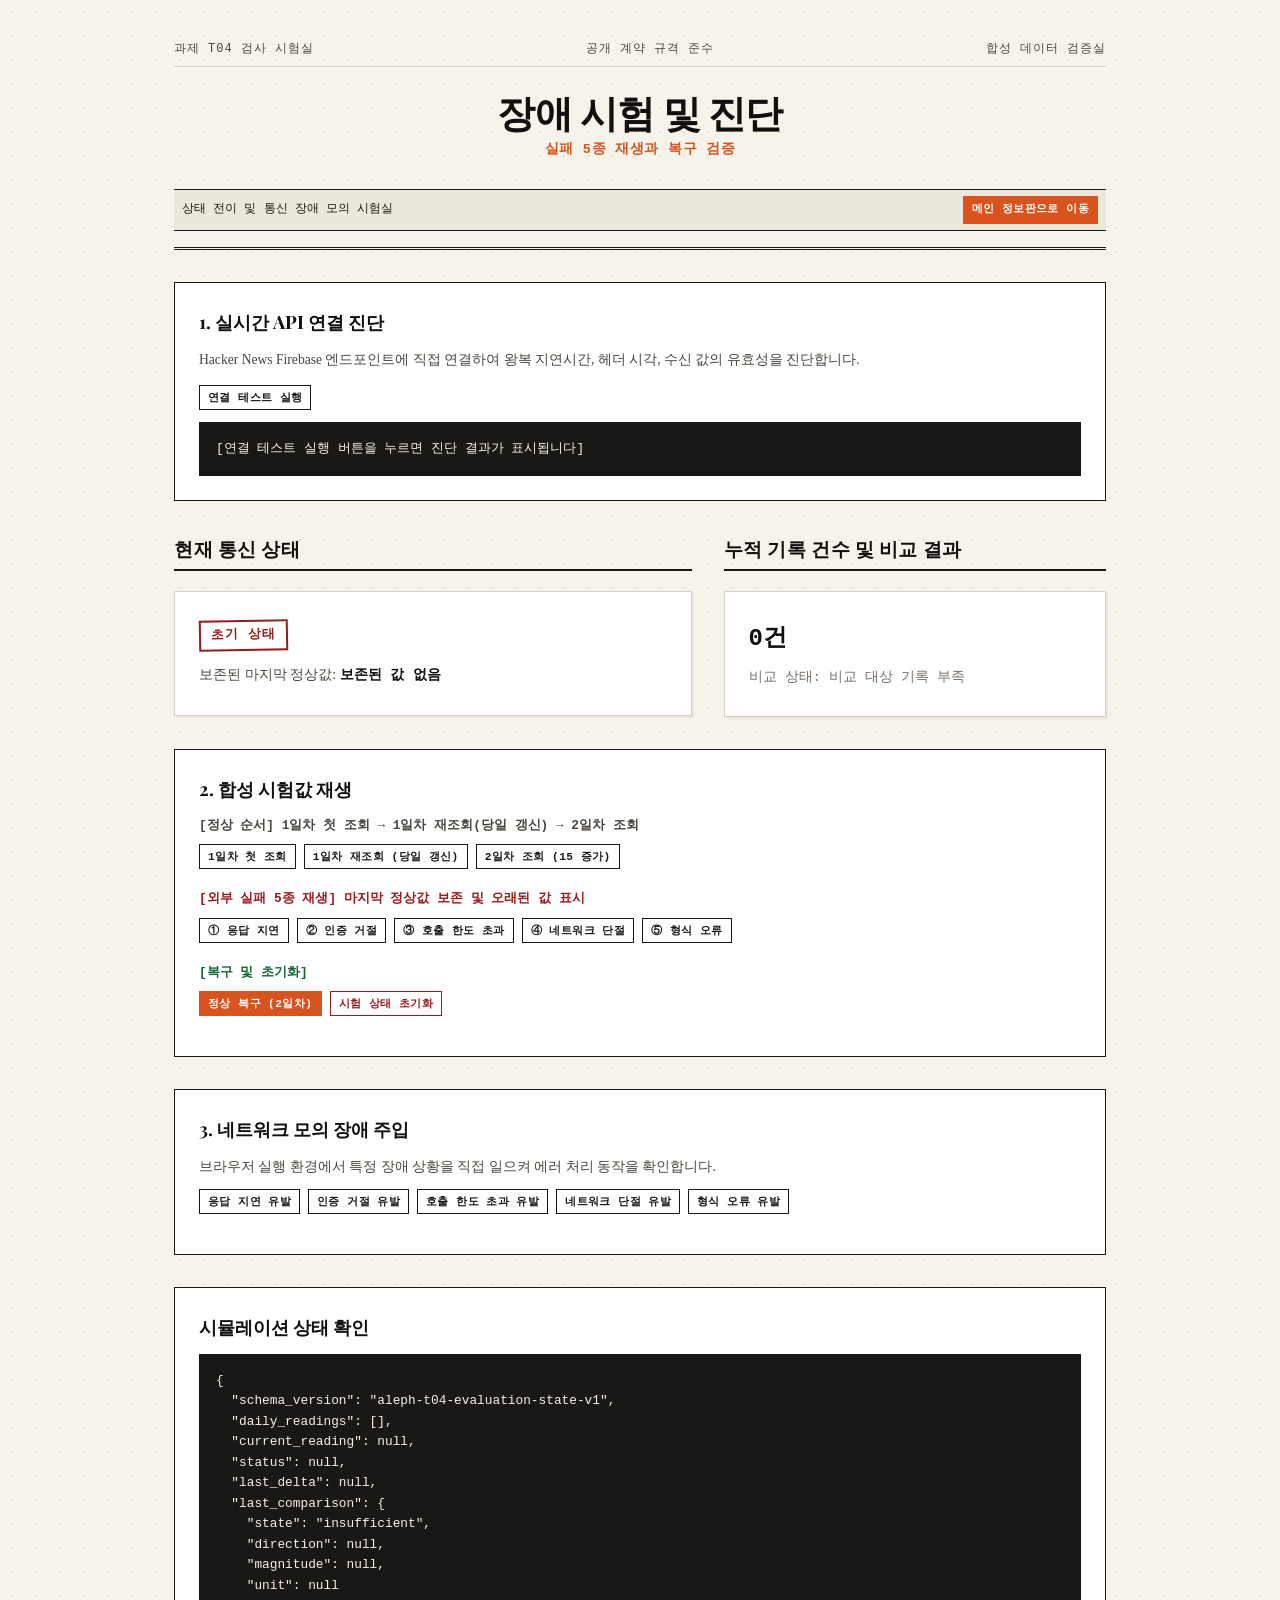
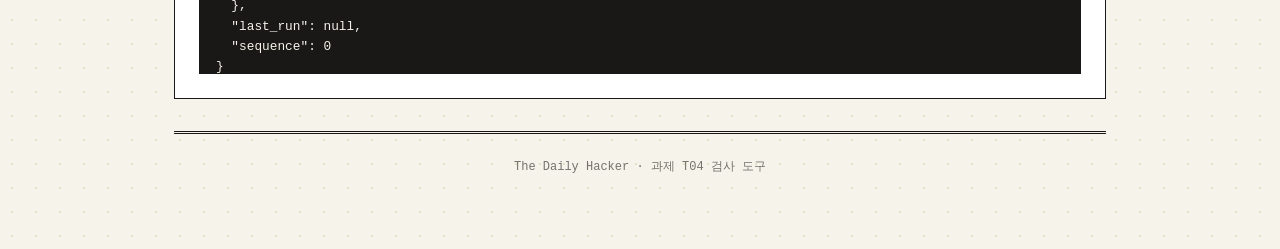
==== commit 46c1b59a: "style(copy): 불필요한 영문 병기 제거 및 한국어 문구 윤문" ====
--- a/debug.html
+++ b/debug.html
@@ -3,7 +3,7 @@
 <head>
   <meta charset="UTF-8">
   <meta name="viewport" content="width=device-width, initial-scale=1.0">
-  <title>통신 장애 시뮬레이터 & 진단 — The Daily Hacker</title>
+  <title>장애 시험 및 진단 — The Daily Hacker</title>
   <link rel="preconnect" href="https://fonts.googleapis.com">
   <link rel="preconnect" href="https://fonts.gstatic.com" crossorigin>
   <link href="https://fonts.googleapis.com/css2?family=Playfair+Display:ital,wght@0,700;0,900;1,400;1,700&display=swap" rel="stylesheet">
@@ -11,24 +11,24 @@
 </head>
 <body>
   <div class="container">
-    <!-- 신문 서브 마스트헤드 -->
+    <!-- 상단 안내 -->
     <header class="masthead">
       <div class="masthead-meta-top">
-        <span>Diagnostic Laboratory & Replay Station</span>
-        <span>Spec: Public Contract v2.0</span>
-        <span>Testing Ground</span>
+        <span>과제 T04 검사 시험실</span>
+        <span>공개 계약 규격 준수</span>
+        <span>합성 데이터 검증실</span>
       </div>
 
       <div class="masthead-title-wrap">
-        <h1 class="masthead-title" style="font-size: 2.4rem;">전송 장애 시뮬레이터</h1>
-        <div class="masthead-sub">5종 장애 합성 재생 · 마지막 정상값 보존 · 복구 검증 (카드 3)</div>
+        <h1 class="masthead-title" style="font-size: 2.4rem;">장애 시험 및 진단</h1>
+        <div class="masthead-sub">실패 5종 재생과 복구 검증</div>
       </div>
 
       <div class="masthead-bar-bottom">
-        <div>결정론적 상태 전이 및 회선 장애 모의 시험실</div>
+        <div>상태 전이 및 통신 장애 모의 시험실</div>
         <div class="nav-links">
           <a href="./index.html" class="btn btn-primary btn-sm">
-            메인 정보판으로 복귀
+            메인 정보판으로 이동
           </a>
         </div>
       </div>
@@ -36,20 +36,20 @@
 
     <!-- 실시간 API 진단 패널 -->
     <div class="panel">
-      <div class="panel-title">1. 실시간 Hacker News API 전보 핑 (Live Connectivity)</div>
+      <div class="panel-title">1. 실시간 API 연결 진단</div>
       <p style="color: var(--ink-secondary); font-size: 0.85rem; margin-bottom: 0.75rem;">
-        Hacker News Firebase 엔드포인트(<code>https://hacker-news.firebaseio.com/v0/maxitem.json</code>)에 직접 연결하여 왕복 지연시간(RTT), Date 헤더, 원자료 유효성을 진단합니다.
+        Hacker News Firebase 엔드포인트에 직접 연결하여 왕복 지연시간, 헤더 시각, 수신 값의 유효성을 진단합니다.
       </p>
       <button id="btn-ping" class="btn btn-sm" style="margin-bottom: 0.75rem;">
-        실시간 전보 핑(Ping) 전송
+        연결 테스트 실행
       </button>
-      <pre id="ping-result" class="code-box">[실시간 전보 핑 전송 버튼을 누르면 진단 결과가 출력됩니다]</pre>
+      <pre id="ping-result" class="code-box">[연결 테스트 실행 버튼을 누르면 진단 결과가 표시됩니다]</pre>
     </div>
 
-    <!-- 현재 시뮬레이션 상태 요약 (2열 그리드) -->
+    <!-- 현재 시뮬레이션 상태 요약 -->
     <div class="broadsheet-grid" style="margin-bottom: 2rem;">
       <div class="column">
-        <div class="column-header">현재 회선 상태 및 신선도</div>
+        <div class="column-header">현재 통신 상태</div>
         <div class="metric-box">
           <div style="margin-bottom: 0.75rem;">
             <span id="debug-status-badge" class="stamp stamp-stale">INIT</span>
@@ -61,7 +61,7 @@
       </div>
 
       <div class="column">
-        <div class="column-header">누적 장부 건수 및 비교 결과</div>
+        <div class="column-header">누적 기록 건수 및 비교 결과</div>
         <div class="metric-box">
           <div style="font-size: 1.5rem; font-weight: 800; font-family: var(--font-mono); color: var(--ink-headline); margin-bottom: 0.5rem;" id="debug-row-count">0건</div>
           <div style="font-size: 0.85rem; color: var(--ink-muted); font-family: var(--font-mono);" id="debug-comparison-text">-</div>
@@ -69,62 +69,62 @@
       </div>
     </div>
 
-    <!-- 합성 Fixture 9종 실행 패널 -->
+    <!-- 합성 시험값 9종 실행 패널 -->
     <div class="panel">
-      <div class="panel-title">2. 공개 합성 Fixture 9종 검사 재생 (C12 ~ C19, C20, C21)</div>
+      <div class="panel-title">2. 합성 시험값 재생</div>
       
       <div style="margin-bottom: 0.5rem; font-size: 0.8rem; font-family: var(--font-mono); font-weight: 700; color: var(--ink-secondary);">
-        [정상 시퀀스]: D1-A -> D1-B(같은 날짜 갱신 C20) -> D2(익일 추가 C21)
+        [정상 순서] 1일차 첫 조회 → 1일차 재조회(당일 갱신) → 2일차 조회
       </div>
       <div class="button-group">
-        <button id="fx-d1-a" class="btn btn-sm">D1-A 재생</button>
-        <button id="fx-d1-b" class="btn btn-sm">D1-B 재생 (당일 갱신)</button>
-        <button id="fx-d2" class="btn btn-sm">D2 재생 (+15 증감)</button>
+        <button id="fx-d1-a" class="btn btn-sm">1일차 첫 조회</button>
+        <button id="fx-d1-b" class="btn btn-sm">1일차 재조회 (당일 갱신)</button>
+        <button id="fx-d2" class="btn btn-sm">2일차 조회 (15 증가)</button>
       </div>
 
       <div style="margin: 1.25rem 0 0.5rem; font-size: 0.8rem; font-family: var(--font-mono); font-weight: 700; color: var(--stamp-red);">
-        [외부 원천 실패 5종 재생]: 마지막 정상값 보존(C17) 및 STALE 전환(C18)
+        [외부 실패 5종 재생] 마지막 정상값 보존 및 오래된 값 표시
       </div>
       <div class="button-group">
-        <button id="fx-fail-timeout" class="btn btn-sm">① 타임아웃 (C12)</button>
-        <button id="fx-fail-auth" class="btn btn-sm">② 401/403 거절 (C13)</button>
-        <button id="fx-fail-rate" class="btn btn-sm">③ 호출제한 429 (C14)</button>
-        <button id="fx-fail-offline" class="btn btn-sm">④ 오프라인 (C15)</button>
-        <button id="fx-fail-schema" class="btn btn-sm">⑤ 스키마 변경 (C16)</button>
+        <button id="fx-fail-timeout" class="btn btn-sm">① 응답 지연</button>
+        <button id="fx-fail-auth" class="btn btn-sm">② 인증 거절</button>
+        <button id="fx-fail-rate" class="btn btn-sm">③ 호출 한도 초과</button>
+        <button id="fx-fail-offline" class="btn btn-sm">④ 네트워크 단절</button>
+        <button id="fx-fail-schema" class="btn btn-sm">⑤ 형식 오류</button>
       </div>
 
       <div style="margin: 1.25rem 0 0.5rem; font-size: 0.8rem; font-family: var(--font-mono); font-weight: 700; color: var(--stamp-green);">
         [복구 및 초기화]
       </div>
       <div class="button-group">
-        <button id="fx-recover" class="btn btn-primary btn-sm">복구 D2 재생 (FRESH/none 복구 C19)</button>
-        <button id="btn-reset" class="btn btn-sm" style="border-color: var(--stamp-red); color: var(--stamp-red);">시험 상태 완전 리셋</button>
+        <button id="fx-recover" class="btn btn-primary btn-sm">정상 복구 (2일차)</button>
+        <button id="btn-reset" class="btn btn-sm" style="border-color: var(--stamp-red); color: var(--stamp-red);">시험 상태 초기화</button>
       </div>
     </div>
 
     <!-- 모의 장애 주입 패널 -->
     <div class="panel">
-      <div class="panel-title">3. 클라이언트 네트워크 모의 장애 주입기 (Fault Injection)</div>
+      <div class="panel-title">3. 네트워크 모의 장애 주입</div>
       <p style="color: var(--ink-secondary); font-size: 0.85rem; margin-bottom: 0.75rem;">
-        실시간 브라우저 실행 런타임에서 특정 예외 조건을 강제 발생시켜 애플리케이션 에러 분류기를 검증합니다.
+        브라우저 실행 환경에서 특정 장애 상황을 직접 일으켜 에러 처리 동작을 확인합니다.
       </p>
       <div class="button-group">
-        <button id="fault-timeout" class="btn btn-sm">강제 타임아웃 주입</button>
-        <button id="fault-auth" class="btn btn-sm">강제 401 주입</button>
-        <button id="fault-rate" class="btn btn-sm">강제 429 주입</button>
-        <button id="fault-offline" class="btn btn-sm">강제 오프라인 주입</button>
-        <button id="fault-schema" class="btn btn-sm">강제 스키마 에러 주입</button>
+        <button id="fault-timeout" class="btn btn-sm">응답 지연 유발</button>
+        <button id="fault-auth" class="btn btn-sm">인증 거절 유발</button>
+        <button id="fault-rate" class="btn btn-sm">호출 한도 초과 유발</button>
+        <button id="fault-offline" class="btn btn-sm">네트워크 단절 유발</button>
+        <button id="fault-schema" class="btn btn-sm">형식 오류 유발</button>
       </div>
     </div>
 
     <!-- 상태 JSON 인스펙터 -->
     <div class="panel">
-      <div class="panel-title">실시간 시뮬레이션 상태 덤프 (Evaluation State)</div>
-      <pre id="debug-state-dump" class="code-box">로딩 중...</pre>
+      <div class="panel-title">시뮬레이션 상태 확인</div>
+      <pre id="debug-state-dump" class="code-box">불러오는 중입니다.</pre>
     </div>
 
     <footer>
-      <p>THE DAILY HACKER · ALEPH T04 DIAGNOSTIC SUITE (v1.1.0 COMPLIANT)</p>
+      <p>The Daily Hacker · 과제 T04 검사 도구</p>
     </footer>
   </div>
 
